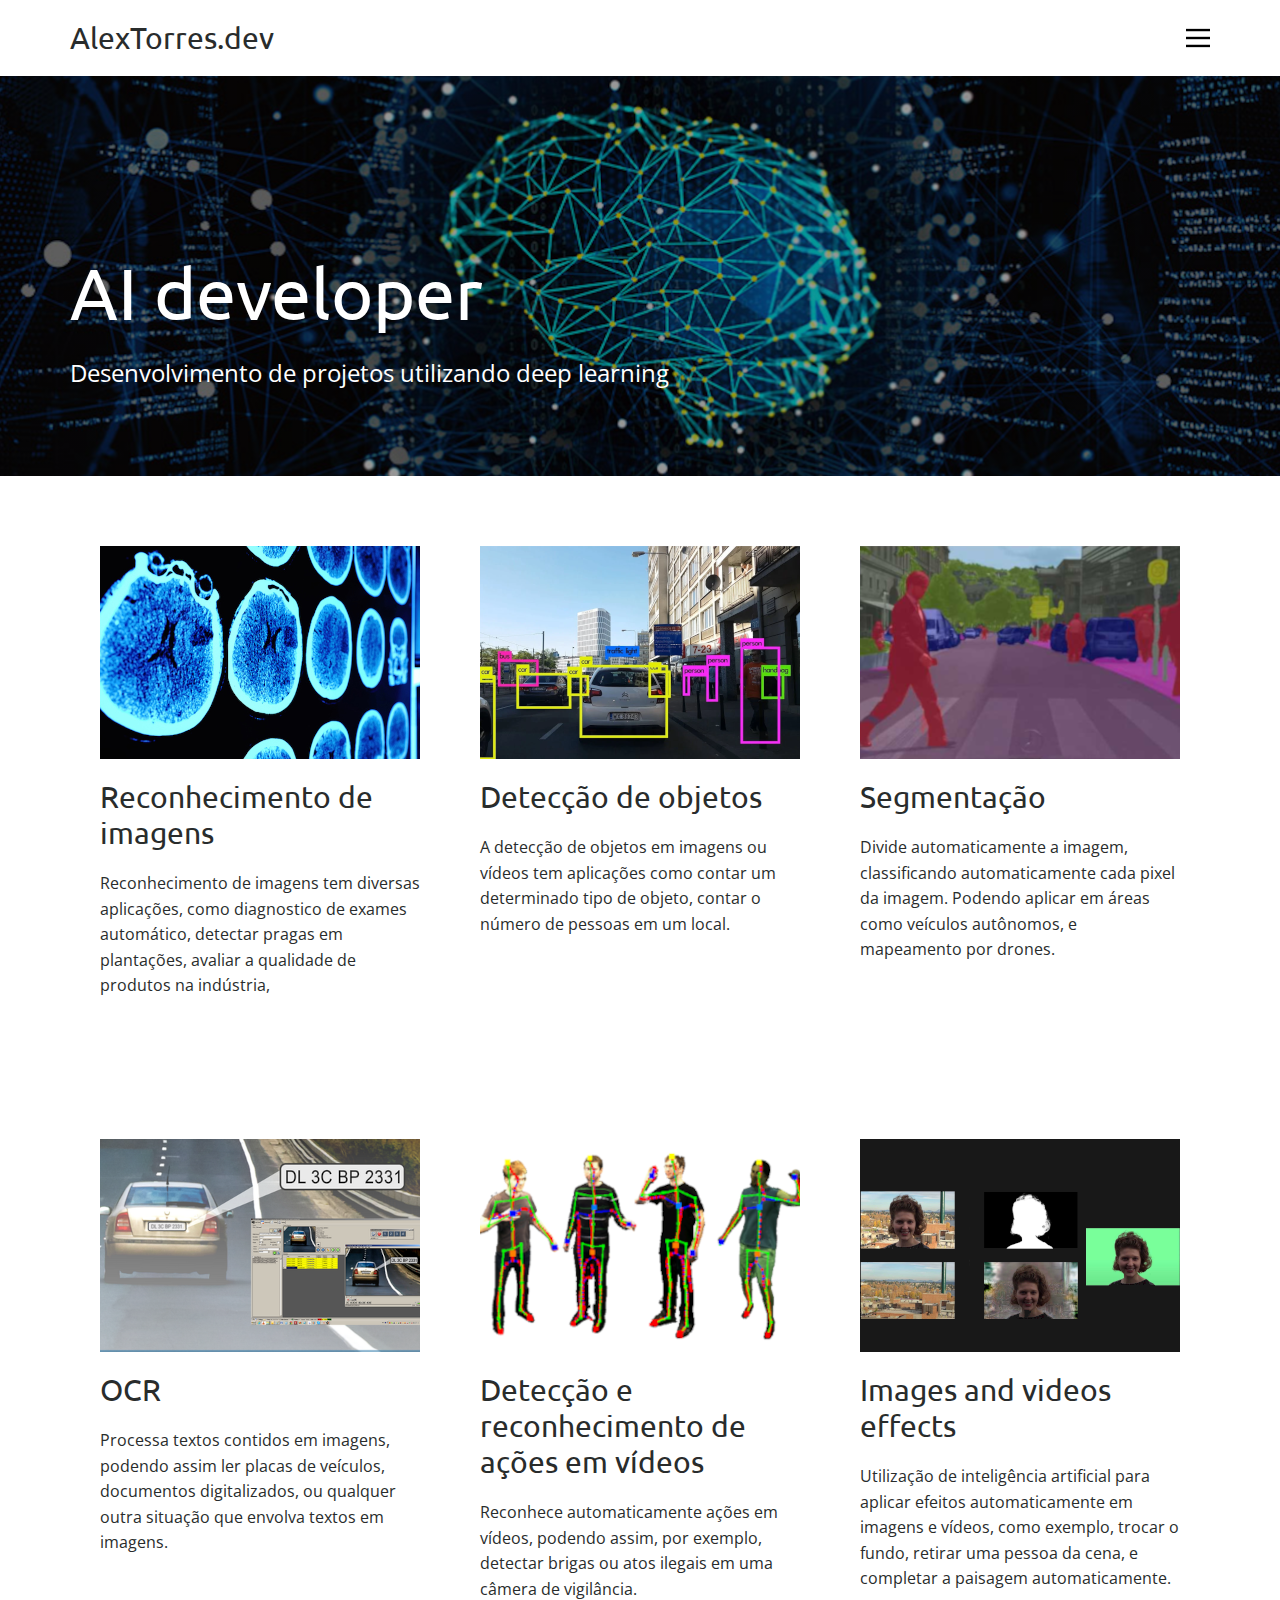
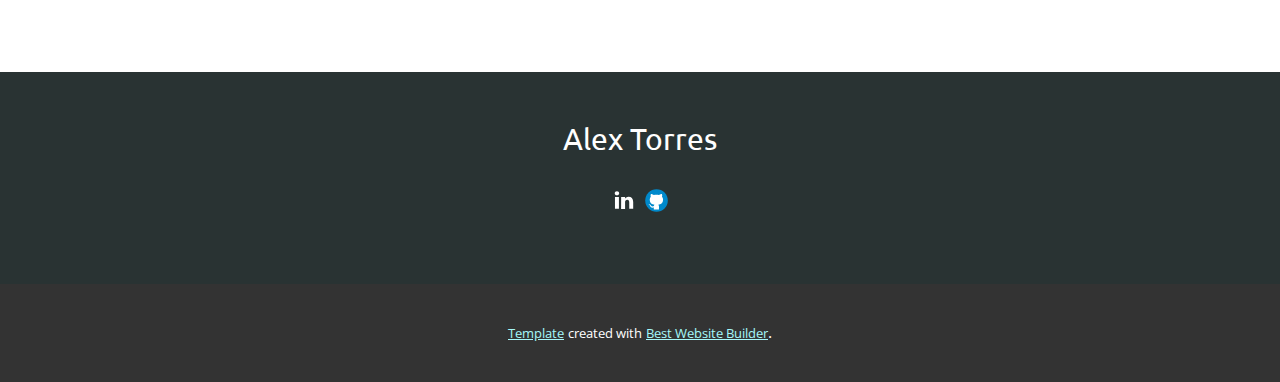
==== Home.html @ cd5c4b09 "meu primeiro site" ====
<!DOCTYPE html>
<html style="font-size: 16px;">
  <head>
    <meta name="viewport" content="width=device-width, initial-scale=1.0">
    <meta charset="utf-8">
    <meta name="keywords" content="AI developer">
    <meta name="description" content="">
    <meta name="page_type" content="np-template-header-footer-from-plugin">
    <title>Home</title>
    <link rel="stylesheet" href="nicepage.css" media="screen">
<link rel="stylesheet" href="Home.css" media="screen">
    <script class="u-script" type="text/javascript" src="jquery-1.9.1.min.js" defer=""></script>
    <script class="u-script" type="text/javascript" src="nicepage.js" defer=""></script>
    <meta name="generator" content="Nicepage 3.24.3, nicepage.com">
    <link id="u-theme-google-font" rel="stylesheet" href="https://fonts.googleapis.com/css?family=Ubuntu:300,300i,400,400i,500,500i,700,700i|Open+Sans:300,300i,400,400i,600,600i,700,700i,800,800i">
    
    
    
    
    <script type="application/ld+json">{
		"@context": "http://schema.org",
		"@type": "Organization",
		"name": "",
		"url": "/",
		"sameAs": [
				"https://www.linkedin.com/in/alex-torres-37319352/",
				"https://github.com/alexst07"
		]
}</script>
    <meta name="theme-color" content="#17cad0">
    <meta property="og:title" content="Home">
    <meta property="og:type" content="website">
    <link rel="canonical" href="/">
  </head>
  <body class="u-body"><header class="u-clearfix u-header u-header" id="sec-d5ff"><div class="u-clearfix u-sheet u-sheet-1">
        <nav class="u-align-left u-menu u-menu-dropdown u-nav-spacing-25 u-offcanvas u-menu-1" data-responsive-from="XL">
          <div class="menu-collapse" style="font-size: 1rem; letter-spacing: 0px; font-weight: 500;">
            <a class="u-button-style u-custom-active-color u-custom-border u-custom-border-color u-custom-hover-color u-custom-left-right-menu-spacing u-custom-padding-bottom u-custom-text-active-color u-custom-text-color u-custom-text-hover-color u-custom-top-bottom-menu-spacing u-nav-link u-text-black" href="#" style="padding: 4px 0px; font-size: calc(1em + 8px);">
              <svg class="u-svg-link" preserveAspectRatio="xMidYMin slice" viewBox="0 0 302 302" style="undefined"><use xlink:href="#svg-7b92"></use></svg>
              <svg xmlns="http://www.w3.org/2000/svg" xmlns:xlink="http://www.w3.org/1999/xlink" version="1.1" id="svg-7b92" x="0px" y="0px" viewBox="0 0 302 302" style="enable-background:new 0 0 302 302;" xml:space="preserve" class="u-svg-content"><g><rect y="36" width="302" height="30"></rect><rect y="236" width="302" height="30"></rect><rect y="136" width="302" height="30"></rect>
</g><g></g><g></g><g></g><g></g><g></g><g></g><g></g><g></g><g></g><g></g><g></g><g></g><g></g><g></g><g></g></svg>
            </a>
          </div>
          <div class="u-custom-menu u-nav-container">
            <ul class="u-nav u-spacing-2 u-unstyled u-nav-1"><li class="u-nav-item"><a class="u-active-grey-5 u-button-style u-hover-grey-10 u-nav-link u-text-active-grey-90 u-text-grey-90 u-text-hover-grey-90" href="Home.html" style="padding: 10px 20px;">Home</a>
</li><li class="u-nav-item"><a class="u-active-grey-5 u-button-style u-hover-grey-10 u-nav-link u-text-active-grey-90 u-text-grey-90 u-text-hover-grey-90" href="mailto:alexst07@gmai.com?subject=MEU%20SITE" style="padding: 10px 20px;">Contact</a>
</li></ul>
          </div>
          <div class="u-custom-menu u-nav-container-collapse">
            <div class="u-align-center u-black u-container-style u-inner-container-layout u-opacity u-opacity-95 u-sidenav">
              <div class="u-sidenav-overflow">
                <div class="u-menu-close"></div>
                <ul class="u-align-center u-nav u-popupmenu-items u-unstyled u-nav-2"><li class="u-nav-item"><a class="u-button-style u-nav-link" href="Home.html" style="padding: 10px 20px;">Home</a>
</li><li class="u-nav-item"><a class="u-button-style u-nav-link" href="mailto:alexst07@gmai.com?subject=MEU%20SITE" style="padding: 10px 20px;">Contact</a>
</li></ul>
              </div>
            </div>
            <div class="u-black u-menu-overlay u-opacity u-opacity-70"></div>
          </div>
        </nav>
        <h3 class="u-headline u-text u-text-1">
          <a href="/">AlexTorres.dev</a>
        </h3>
      </div></header>
    <section class="skrollable u-align-left u-clearfix u-image u-shading u-section-1" src="" data-image-width="1278" data-image-height="400" id="sec-90af">
      <div class="u-clearfix u-sheet u-sheet-1">
        <lt-highlighter style="display: none; z-index: 1 !important;">
          <lt-div spellcheck="false" class="lt-highlighter__wrapper" style="width: 414px; height: 79px; transform: none !important; transform-origin: 207.183px 39.6px 0px !important; margin-top: 176px;">
            <lt-div class="lt-highlighter__scrollElement" style="top: 0px; left: 0px; width: 414px; height: 81px;"></lt-div>
          </lt-div>
        </lt-highlighter>
        <h1 class="u-text u-text-default u-title u-text-1">AI developer<br>
        </h1>
        <lt-highlighter style="display: none; z-index: 1 !important;">
          <lt-div spellcheck="false" class="lt-highlighter__wrapper" style="width: 826px; height: 38px; transform: none !important; transform-origin: 413px 19.2px 0px !important; margin-top: 23px;">
            <lt-div class="lt-highlighter__scrollElement" style="top: 0px; left: 0px; width: 826px; height: 38px;">
              <canvas class="lt-highlighter__canvas" style="display: none; top: 2px; left: 450px;" width="156" height="35"></canvas>
            </lt-div>
          </lt-div>
        </lt-highlighter>
        <p class="u-large-text u-text u-text-variant u-text-2">Desenvolvimento de projetos utilizando deep learning<br>
        </p>
      </div>
    </section>
    <section class="u-clearfix u-section-2" id="sec-11bf">
      <div class="u-clearfix u-sheet u-valign-middle u-sheet-1">
        <div class="u-list u-list-1">
          <div class="u-repeater u-repeater-1">
            <div class="u-container-style u-list-item u-repeater-item">
              <div class="u-container-layout u-similar-container u-container-layout-1">
                <img alt="" class="u-expanded-width u-image u-image-default u-image-1" data-image-width="320" data-image-height="213" src="images/med_recog.png">
                <h3 class="u-text u-text-default u-text-1">Reconhecimento de imagens<br>
                </h3>
                <p class="u-text u-text-2">Reconhecimento de imagens tem diversas aplicações, como diagnostico de exames automático, detectar pragas em plantações, avaliar a qualidade de produtos na indústria, <br>
                </p>
              </div>
            </div>
            <div class="u-container-style u-list-item u-repeater-item">
              <div class="u-container-layout u-similar-container u-container-layout-2">
                <img alt="" class="u-expanded-width u-image u-image-default u-image-2" data-image-width="320" data-image-height="213" src="images/obj_detection.png">
                <h3 class="u-text u-text-default u-text-3">Detecção de objetos <br>
                </h3>
                <p class="u-text u-text-4">A detecção de objetos em imagens ou vídeos tem aplicações como contar um determinado tipo de objeto, contar o número de pessoas em um local.<br>
                </p>
              </div>
            </div>
            <div class="u-container-style u-list-item u-repeater-item">
              <div class="u-container-layout u-similar-container u-container-layout-3">
                <img alt="" class="u-expanded-width u-image u-image-default u-image-3" data-image-width="320" data-image-height="213" src="images/img_segmentation.png">
                <h3 class="u-text u-text-default u-text-5">Segmentação</h3>
                <lt-highlighter style="display: none; z-index: 1 !important;">
                  <lt-div spellcheck="false" class="lt-highlighter__wrapper" style="width: 320px; height: 128px; transform: none !important; transform-origin: 159.992px 64px 0px !important; margin-top: 20px;">
                    <lt-div class="lt-highlighter__scrollElement" style="top: 0px; left: 0px; width: 320px; height: 128px;">
                      <canvas class="lt-highlighter__canvas" style="display: none; top: 27px; left: 29px;" width="282" height="101"></canvas>
                    </lt-div>
                  </lt-div>
                </lt-highlighter>
                <p class="u-text u-text-6">Divide automaticamente a imagem, classificando automaticamente cada pixel da imagem. Podendo aplicar em áreas como veículos autônomos, e mapeamento por drones.<br>
                </p>
              </div>
            </div>
          </div>
        </div>
      </div>
    </section>
    <section class="u-clearfix u-section-3" id="sec-b6e2">
      <div class="u-clearfix u-sheet u-valign-middle u-sheet-1">
        <div class="u-list u-list-1">
          <div class="u-repeater u-repeater-1">
            <div class="u-container-style u-list-item u-repeater-item">
              <div class="u-container-layout u-similar-container u-container-layout-1">
                <img alt="" class="u-expanded-width u-image u-image-default u-image-1" data-image-width="320" data-image-height="213" src="images/ocr.png">
                <h3 class="u-text u-text-default u-text-1">OCR<br>
                </h3>
                <lt-highlighter style="display: none; z-index: 1 !important;">
                  <lt-div spellcheck="false" class="lt-highlighter__wrapper" style="width: 320px; height: 128px; transform: none !important; transform-origin: 159.992px 64px 0px !important; margin-top: 20px;">
                    <lt-div class="lt-highlighter__scrollElement" style="top: 0px; left: 0px; width: 320px; height: 128px;"></lt-div>
                  </lt-div>
                </lt-highlighter>
                <p class="u-text u-text-2">Processa textos contidos em imagens, podendo assim ler placas de veículos, documentos digitalizados, ou qualquer outra situação que envolva textos em imagens.<br>
                </p>
              </div>
            </div>
            <div class="u-container-style u-list-item u-repeater-item">
              <div class="u-container-layout u-similar-container u-container-layout-2">
                <img alt="" class="u-expanded-width u-image u-image-default u-image-2" data-image-width="320" data-image-height="213" src="images/action.png">
                <h3 class="u-text u-text-default u-text-3">Detecção e reconhecimento de ações em vídeos<br>
                </h3>
                <lt-highlighter style="display: none; z-index: 1 !important;">
                  <lt-div spellcheck="false" class="lt-highlighter__wrapper" style="width: 320px; height: 102px; transform: none !important; transform-origin: 159.992px 51.2px 0px !important; margin-top: 20px;">
                    <lt-div class="lt-highlighter__scrollElement" style="top: 0px; left: 0px; width: 320px; height: 102px;"></lt-div>
                  </lt-div>
                </lt-highlighter>
                <p class="u-text u-text-4">Reconhece automaticamente ações em vídeos, podendo assim, por exemplo, detectar brigas ou atos ilegais em uma câmera de vigilância.<br>
                </p>
              </div>
            </div>
            <div class="u-container-style u-list-item u-repeater-item">
              <div class="u-container-layout u-similar-container u-container-layout-3">
                <img alt="" class="u-expanded-width u-image u-image-default u-image-3" data-image-width="320" data-image-height="213" src="images/affects.png">
                <h3 class="u-text u-text-default u-text-5">Images and videos effects<br>
                </h3>
                <lt-highlighter style="display: none; z-index: 1 !important;">
                  <lt-div spellcheck="false" class="lt-highlighter__wrapper" style="width: 320px; height: 128px; transform: none !important; transform-origin: 159.992px 64px 0px !important; margin-top: 20px;">
                    <lt-div class="lt-highlighter__scrollElement" style="top: 0px; left: 0px; width: 320px; height: 128px;"></lt-div>
                  </lt-div>
                </lt-highlighter>
                <p class="u-text u-text-6">Utilização de inteligência artificial para aplicar efeitos automaticamente em imagens e vídeos, como exemplo, trocar o fundo, retirar uma pessoa da cena, e completar a paisagem automaticamente.<br>
                </p>
              </div>
            </div>
          </div>
        </div>
      </div>
    </section>
    
    
    <footer class="u-clearfix u-footer u-palette-5-dark-3" id="sec-1ced"><div class="u-clearfix u-sheet u-sheet-1">
        <h3 class="u-align-center u-headline u-text u-text-1">
          <a href="/">Alex Torres</a>
        </h3>
        <div class="u-align-left u-social-icons u-spacing-10 u-social-icons-1">
          <a class="u-social-url" target="_blank" href="https://www.linkedin.com/in/alex-torres-37319352/" title="Linkedin"><span class="u-icon u-icon-circle u-social-icon u-social-linkedin u-icon-1"><svg class="u-svg-link" preserveAspectRatio="xMidYMin slice" viewBox="0 0 112.2 112.2"><use xlink:href="#svg-f7b9"></use></svg><svg x="0px" y="0px" viewBox="0 0 112.2 112.2" id="svg-f7b9" class="u-svg-content"><path d="M33.8,96.8H14.5v-58h19.3V96.8z M24.1,30.9L24.1,30.9c-6.6,0-10.8-4.5-10.8-10.1c0-5.8,4.3-10.1,10.9-10.1 S34.9,15,35.1,20.8C35.1,26.4,30.8,30.9,24.1,30.9z M103.3,96.8H84.1v-31c0-7.8-2.7-13.1-9.8-13.1c-5.3,0-8.5,3.6-9.9,7.1 c-0.6,1.3-0.6,3-0.6,4.8V97H44.5c0,0,0.3-52.6,0-58h19.3v8.2c2.6-3.9,7.2-9.6,17.4-9.6c12.7,0,22.2,8.4,22.2,26.1V96.8z"></path></svg></span>
          </a>
          <a class="u-social-url" target="_blank" title="Github" href="https://github.com/alexst07"><span class="u-icon u-social-github u-social-icon u-icon-2"><svg class="u-svg-link" preserveAspectRatio="xMidYMin slice" viewBox="0 0 112 112" style=""><use xlink:href="#svg-ce17"></use></svg><svg class="u-svg-content" viewBox="0 0 112 112" x="0" y="0" id="svg-ce17"><circle fill="currentColor" cx="56.1" cy="56.1" r="55"></circle><path fill="#FFFFFF" d="M88,51.3c0-5.5-1.9-10.2-5.3-13.7c0.6-1.3,2.3-6.5-0.5-13.5c0,0-4.2-1.4-14,5.3c-4.1-1.1-8.4-1.7-12.7-1.8
	c-4.3,0-8.7,0.6-12.7,1.8c-9.7-6.6-14-5.3-14-5.3c-2.8,7-1,12.2-0.5,13.5C25,41.2,23,45.7,23,51.3c0,19.6,11.9,23.9,23.3,25.2
	c-1.5,1.3-2.8,3.5-3.2,6.8c-3,1.3-10.2,3.6-14.9-4.3c0,0-2.7-4.9-7.8-5.3c0,0-5-0.1-0.4,3.1c0,0,3.3,1.6,5.6,7.5c0,0,3,9.1,17.2,6
	c0,4.3,0.1,8.3,0.1,9.5h25.2c0-1.7,0.1-7.2,0.1-14c0-4.7-1.7-7.9-3.4-9.4C76,75.2,88,70.9,88,51.3z"></path></svg></span>
          </a>
        </div>
      </div></footer>
    <section class="u-backlink u-clearfix u-grey-80">
      <a class="u-link" href="https://nicepage.com/templates" target="_blank">
        <span>Template</span>
      </a>
      <p class="u-text">
        <span>created with</span>
      </p>
      <a class="u-link" href="https://nicepage.com/website-builder" target="_blank">
        <span>Best Website Builder</span>
      </a>. 
    </section>
  </body>
</html>
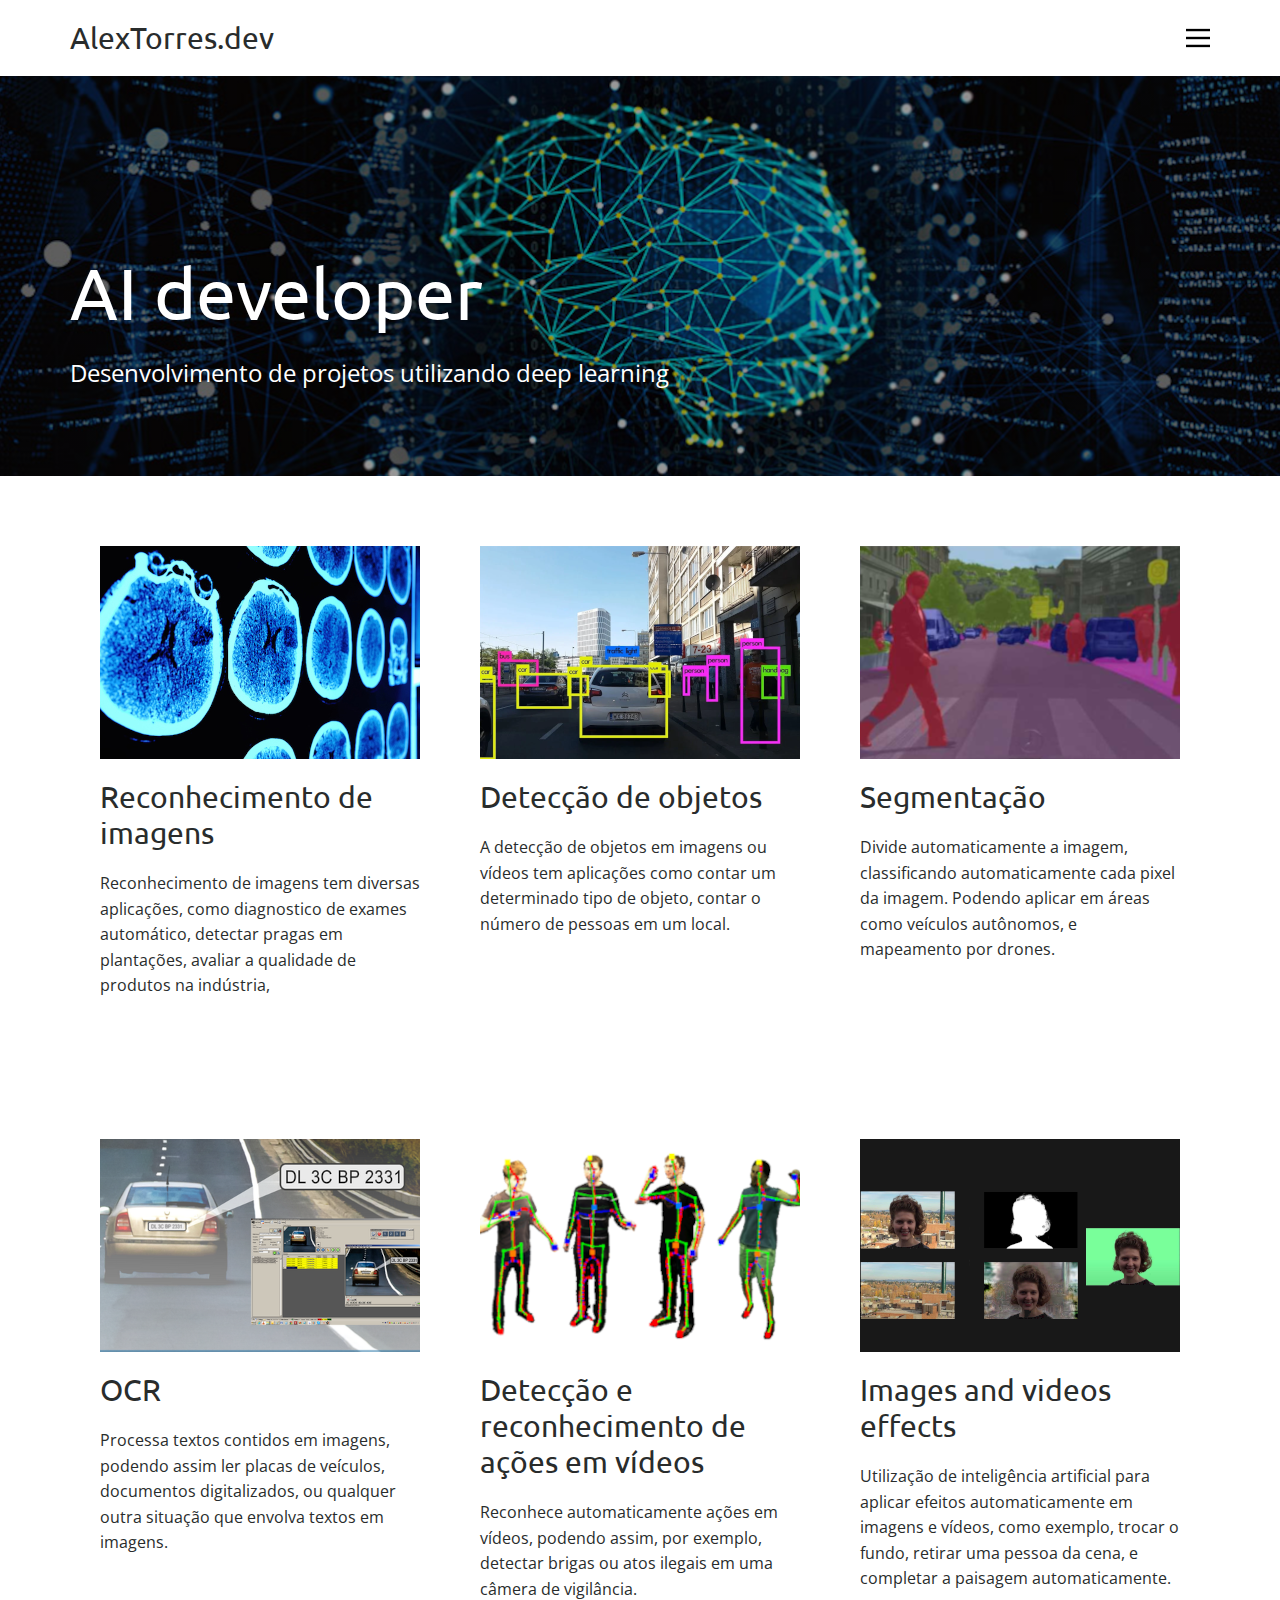
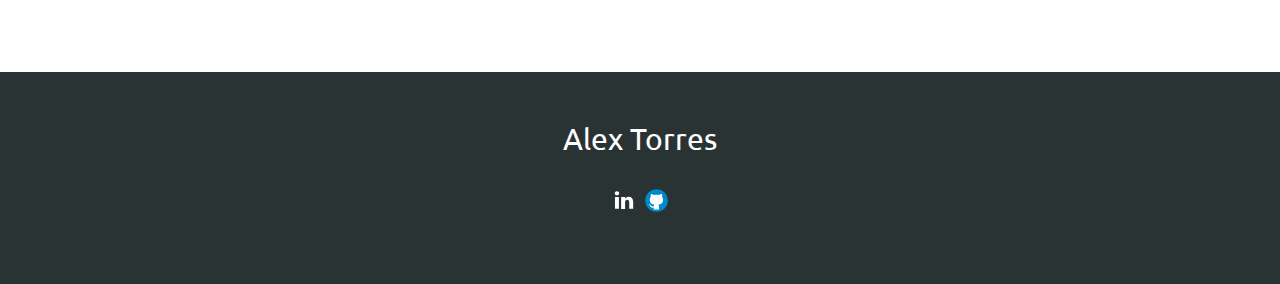
==== commit ceae57aa: "remove o created by" ====
--- a/Home.html
+++ b/Home.html
@@ -189,16 +189,5 @@
           </a>
         </div>
       </div></footer>
-    <section class="u-backlink u-clearfix u-grey-80">
-      <a class="u-link" href="https://nicepage.com/templates" target="_blank">
-        <span>Template</span>
-      </a>
-      <p class="u-text">
-        <span>created with</span>
-      </p>
-      <a class="u-link" href="https://nicepage.com/website-builder" target="_blank">
-        <span>Best Website Builder</span>
-      </a>. 
-    </section>
   </body>
-</html>+</html>
